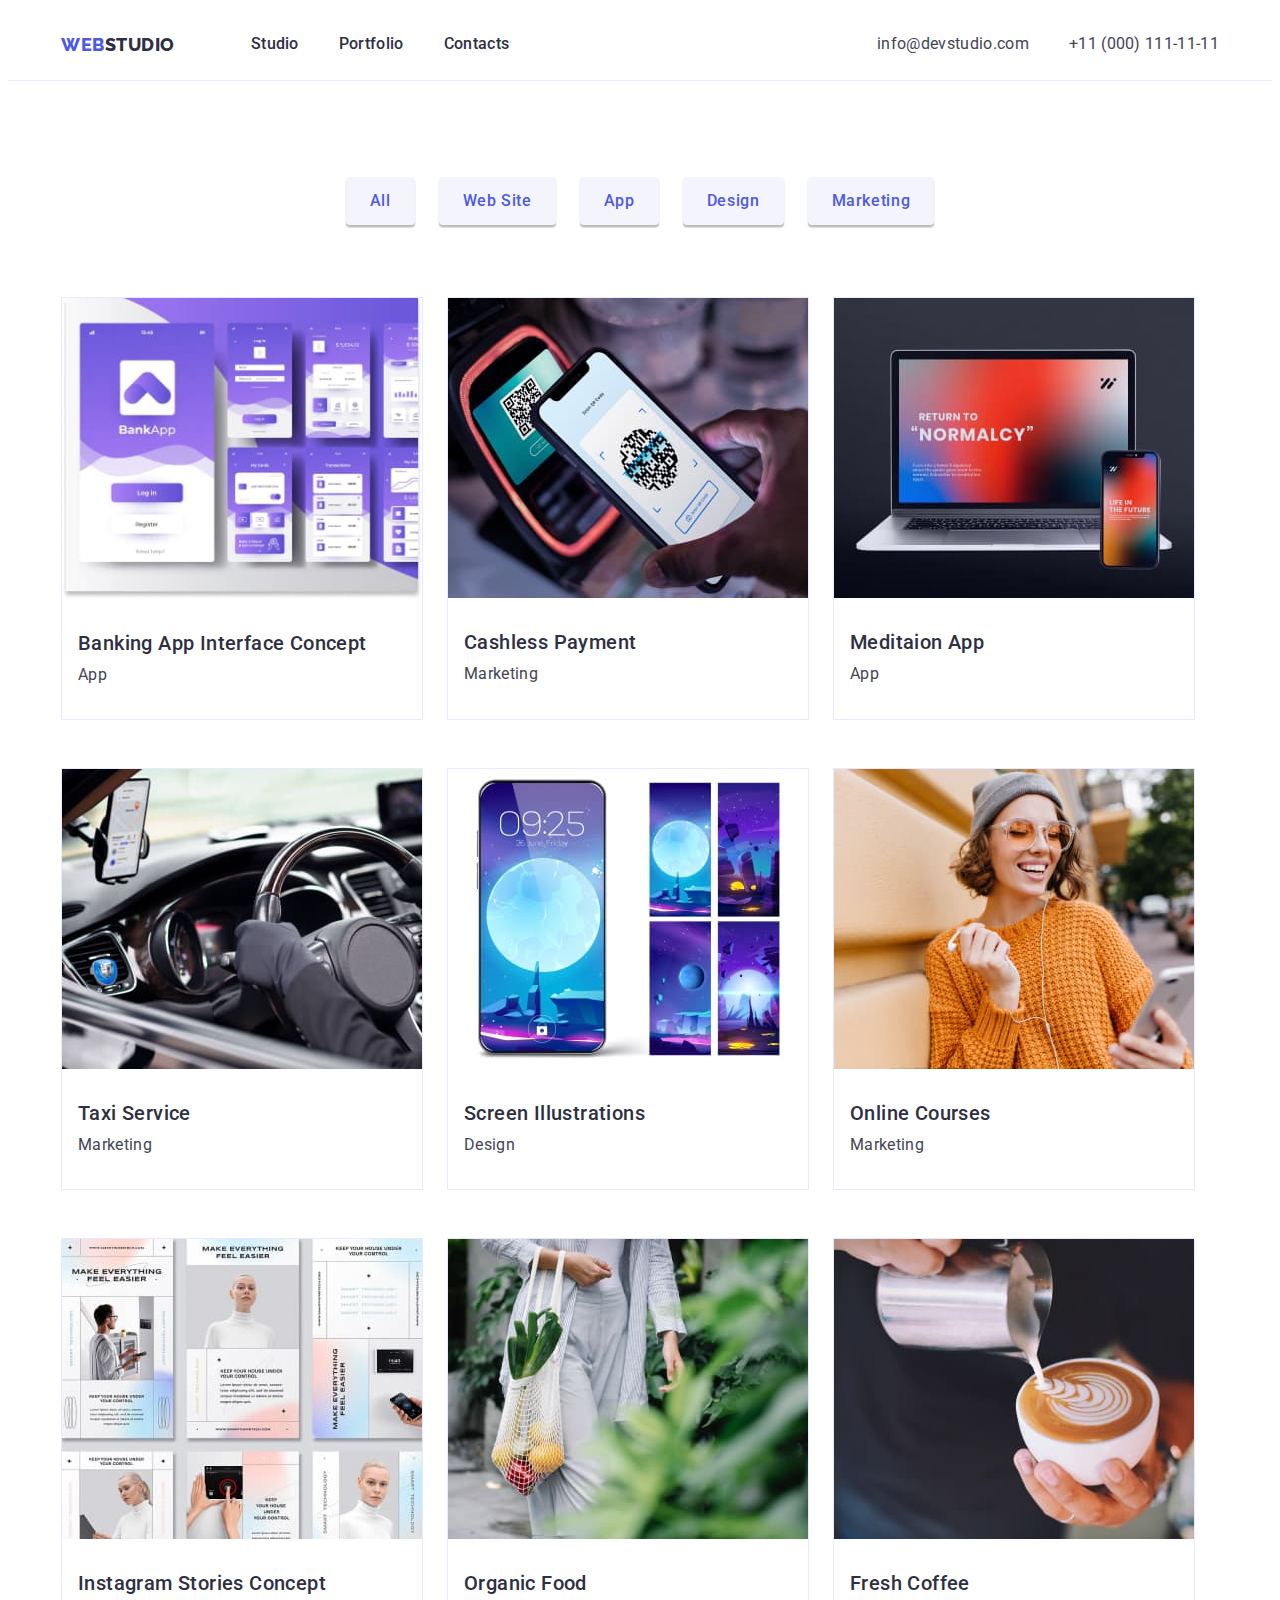
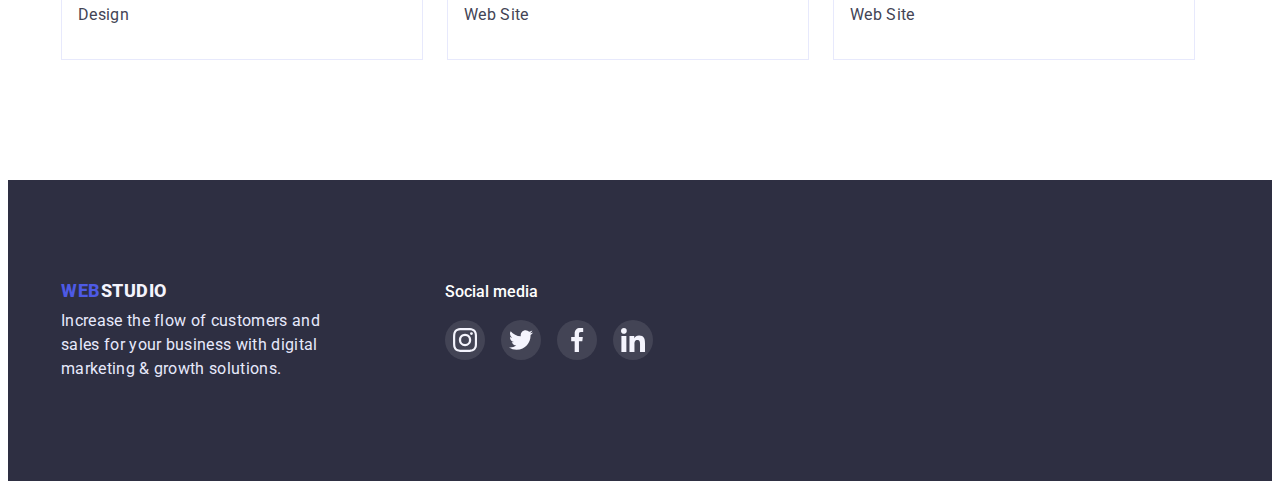
==== potfolio.html @ 5d5effd0 "Initial commit" ====
<!DOCTYPE html>
<html lang="en">
  <head>
    <meta charset="UTF-8" >
    <meta http-equiv="X-UA-Compatible" content="IE=edge" >
    <meta name="viewport" content="width=device-width, initial-scale=1.0" >    
    <title>Webstudio</title>
    <link rel="preconnect" href="https://fonts.googleapis.com">
<link rel="preconnect" href="https://fonts.gstatic.com" crossorigin>
<link href="https://fonts.googleapis.com/css2?family=Raleway:wght@800&family=Roboto:wght@400;500;700;900&display=swap" rel="stylesheet">
<link rel="stylesheet" href="https://cdnjs.cloudflare.com/ajax/libs/modern-normalize/1.1.0/modern-normalize.min.css" integrity="sha512-wpPYUAdjBVSE4KJnH1VR1HeZfpl1ub8YT/NKx4PuQ5NmX2tKuGu6U/JRp5y+Y8XG2tV+wKQpNHVUX03MfMFn9Q==" crossorigin="anonymous" referrerpolicy="no-referrer" />
<link rel="stylesheet" href="./css/styles.css" >
</head>
  <body>
    <!--Top Line-->
    <header class="heder">
      <div class="container heder-container">
      <nav class="heder-navigation">
        <!--Logo-->
        <a href="./index.html" class="heder-logo"><span class="logo">WEB</span>STUDIO</a>
        <!--Menu Nav-->
        <ul class="heder-list list">   
          <li class="heder-item"><a class="heder-link link" href="./index.html">Studio</a></li>
          <li class="heder-item"><a class="heder-link link" href="">Portfolio</a></li>
          <li class="heder-item"><a class="heder-link link" href="">Contacts</a></li>
        </ul>
      </nav>
      <!--Contacts-->
      <address>
        <div class="heder-box">
        <ul class="heder-list list">
          <li class="heder-item"><a class="heder-link  link  heder-email" href="mailto:info@devstudio.com">info@devstudio.com</a></li>         
          <li class="heder-item"><a class="heder-link  link  heder-tel" href="tel:+110001111111">+11 (000) 111-11-11</a></li>
        </ul>
      </div>
      </address>
    </div>
    </header>
    <main>
      <!-- Section 3-->
      <section class="wrap">
        <div class="container">   
            <h1 class="visually-hidden">Features</h1>            
          <ul class="filters-list list">      
            <li class="filters-item"><button class="filters-button" type="button">All</button></li>
            <li class="filters-item"><button class="filters-button" type="button">Web Site</button></li>
            <li class="filters-item"><button class="filters-button" type="button">App</button></li>
            <li class="filters-item"><button class="filters-button" type="button">Design</button></li>
            <li class="filters-item"><button class="filters-button" type="button">Marketing</button></li>
          </ul>          
        <ul class="flex-container list">          
          <li class="box-item"><a class="box-link" href="#" target="_self">
            <img src="./images/picture1.jpg" alt="foto 1" width="360" >
            <div class="item-subtitle">
            <h2 class="subtitle subtitle-link">Banking App Interface Concept</h2>
            <p class="text">App</p>
          </div>
        </a>
          </li>          
          <li class="box-item"><a class="box-link" href="#" target="_self">
            <img src="./images/picture1.2.jpg" alt="foto 1.2" width="360" >
            <div class="item-subtitle">
            <h2 class="subtitle subtitle-link">Cashless Payment</h2>
            <p class="text">Marketing</p>
            </div>
          </a>
          </li>
          <li class="box-item"><a class="box-link" href="#" target="_self">
            <img src="./images/picture1.3.jpg" alt="foto 1.3" width="360" >
            <div class="item-subtitle">
            <h2 class="subtitle subtitle-link">Meditaion App</h2>
            <p class="text">App</p>
            </div>
          </a>
          </li>
          <li class="box-item"><a class="box-link" href="#" target="_self">
            <img src="./images/picture2.jpg" alt="foto 2" width="360" >
            <div class="item-subtitle">
            <h2 class="subtitle subtitle-link">Taxi Service</h2>
            <p class="text">Marketing</p>
            </div>
          </a>
          </li>
          <li class="box-item"><a class="box-link" href="#" target="_self">
            <img src="./images/picture2.1.jpg" alt="foto 2.1" width="360" >
            <div class="item-subtitle">
            <h2 class="subtitle subtitle-link">Screen Illustrations</h2>
            <p class="text">Design</p>
            </div>
          </a>
          </li>      
          <li class="box-item"><a class="box-link" href="#" target="_self">
            <img src="./images/picture2.3.jpg" alt="foto 2.3" width="360" >
            <div class="item-subtitle">
            <h2 class="subtitle subtitle-link">Online Courses</h2>
            <p class="text">Marketing</p>
            </div>
          </a>
          </li>
          <li class="box-item"><a class="box-link" href="#" target="_self">
            <img src="./images/picture3.jpg" alt="foto 3" width="360" >
            <div class="item-subtitle">
            <h2 class="subtitle subtitle-link">Instagram Stories Concept</h2>
            <p class="text">Design</p>
            </div>
          </a>
          </li>
          <li class="box-item"><a class="box-link" href="#" target="_self">
            <img src="./images/picture3.2.jpg" alt="foto 3.2" width="360" >
            <div class="item-subtitle">
            <h2 class="subtitle subtitle-link">Organic Food</h2>
            <p class="text">Web Site</p>
            </div>
          </a>
          </li>
          <li class="box-item"><a class="box-link" href="#" target="_self">
            <img src="./images/picture3.3.jpg" alt="foto 3.3" width="360" >
            <div class="item-subtitle">
            <h2 class="subtitle subtitle-link">Fresh Coffee</h2>
            <p class="text">Web Site</p>
            </div>
          </a>
          </li> 
        </ul>
      </div> 
  </section> 
</main>
    <!-- Footer -->
    <footer class="footer">
      <div class="container">
        <div class="footer-flex">
          <div class="footer-box">
            <a href="./index.html" class="footer-logo"><span class="logo">WEB</span>STUDIO</a>
              <p class="footer-text">
        Increase the flow of customers and sales for your business with digital
        marketing & growth solutions.
            </p>        
          </div>
          <div>
            <p class="text-soc-list">Social media</p>
              <ul class="footer-soc-list list">
                <li class="footer-soc-item">
                  <a href class="footer-soc-link link">
                    <svg class="footer-soc-icon" width="24" height="24">
                      <use href="./images/icon.svg#icon-instagram"></use>
                    </svg>
                  </a>
                </li>
                <li class="footer-soc-item">
                  <a href class="footer-soc-link link">
                    <svg class="footer-soc-icon" width="24" height="24">
                      <use href="./images/icon.svg#icon-twitter"></use>
                    </svg>
                  </a>
                </li>
                <li class="footer-soc-item">
                  <a href class="footer-soc-link link">
                    <svg class="footer-soc-icon" width="24" height="24">
                      <use href="./images/icon.svg#icon-facebook"></use>
                    </svg>
                  </a>
                </li>
                <li class="footer-soc-item">
                  <a href class="footer-soc-link link">
                    <svg class="footer-soc-icon" width="24" height="24">
                      <use href="./images/icon.svg#icon-linkedin"></use>
                    </svg>
                  </a>
                </li>
              </ul>  
          </div>
        </div>  
      </div>
    </footer>
  </body>
</html>
---- css/styles.css ----
:root {
    --footer-background:  #2E2F42;
    --hero-background:  #2E2F42;
    --logo-color: #4D5AE5;
    --heder-logo-color: #2E2F42;
    --footer-logo-color: #F4F4FD;
    --body-background: #FFFFFF;    
    --heder-link-color: #2E2F42; 
    --heder-tel-link: #434455;
    --heder-link-accent-color: #4D5AE5;
    --hero-button: #FFFFFF;
    --hero-button-hover: #404BBF;
    --hero-button-background: #4D5AE5;
    --hero-title-color:#FFFFFF;
    --features-item-subtitle-background: #FFFFFF;
    --features-text: #2E2F42;
    --doing-title: #2E2F42;
    --team-background: #F4F4FD;
    --team-subtitle: #2E2F42;
    --team-text-color:  #434455;
    --team-title-color: #2E2F42;
    --footer-text-color: #E7E9FC;
    --subtitle-link: #2E2F42;
    --text: #434455;
    --filters-button-color: #4D5AE5;
    --filters-button-background: #F4F4FD;  
    --border: #8E8F99;
    --background-footer-soc-link: #31D0AA;
    --customers-accent: #404BBF;


}

    p,
    h1,
    h2,
    h3,
    h4,
    h5,
    h6 {
    margin: 0;
}

ul {
    margin: 0;
    padding-left: 0;
    list-style: none;
}
img {
    display: block;
}

.header


.link {
    text-decoration: none;
}

body {
    font-family: 'Roboto', sans-serif;
    color: #2E2F42;
    background: var(--body-background, #FFFFFF);
}
/* ------------------------------------------------------------HEDER----------------------------------------- */
.heder { 
    border-bottom: 1px solid #E7E9FC;
}

.container {
    width: 100%;
    max-width: 1158px;    
    margin: 0 auto; 
    padding-left: 15px;
    padding-right: 15px; 

}

.heder-navigation { 
    display:flex;
    align-items: center;
    margin-right: auto;
    gap: 76px;
}

.heder-container {
    display:flex;
    align-items: center;   
}

.logo {
    color: var(--logo-color);   
}

.heder-logo {
    font-family: 'Raleway',sans-serif;
    font-weight: 800;
    font-size: 18px;
    line-height: calc(21 / 18); 
    letter-spacing: 0.03em;
    text-transform: uppercase;
    text-decoration: none;
    color: var(--heder-logo-color); 
    display:flex; 

}



.heder-list {
    display:flex;
    margin-left: auto;
}

.heder-list .heder-item {
    margin-left: 40px;
}
.heder-list .heder-item:first-child {
    margin-left: 0;
    margin-right: 0;
}

.heder-item {

}

.heder-link {   
    letter-spacing: 0.02em;
    font-weight: 500;
    font-size: 16px;
    line-height: 1.5;
    color: var(--heder-link-color,#2E2F42);
    padding-top: 24px;
    padding-bottom: 24px;
    display: block;   

}

.heder-link:hover,
.heder-link:focus {
    color:var(--heder-link-accent-color);
}



.heder-tel {
    font-family: 'Roboto',sans-serif;
    font-style: normal;
    font-weight: 400;
    font-size: 16px;
    line-height: calc(24 / 16);
    letter-spacing: 0.02em;
    color: var(--heder-tel-link);   
}

.heder-email {    
    font-style: normal;
    font-weight: 400;
    font-size: 16px;
    line-height: calc(24 / 16);
    letter-spacing: 0.02em;
    color: var(--heder-tel-link);   
}

/* ----------------------------------------------------------------HERO IMAGE------------------------------------------ */

.hero {

    max-width: 1440px;
    background-image: linear-gradient(rgba(46, 47, 66, 0.7),rgba(46, 47, 66, 0.7)),
    url(../images/people-office\ 1.jpg);
    background-repeat: no-repeat;
    background-position: center;
    background-size: cover;
    text-align: center;   
    padding-top: 188px;
    padding-bottom: 188px;
    margin-left: auto;
    margin-right: auto;
}

.hero-title {    
    font-weight: 700;
    font-size: 56px;
    line-height: 1.07;
    letter-spacing: 0.02em;
    color: var(--hero-title-color, #FFFFFF);

    display: flex;
}

.hero-title-box {
    margin-bottom: 48px;
    max-width: 496px;

    text-align: center;
    margin: 0 auto;
    margin-bottom: 72px;

}

.hero-text {
    padding-top: 16px;
    padding-right: 32px;
    padding-bottom: 16px;
    padding-left: 32px;  
    
    text-shadow: 0px 4px 4px rgba(0, 0, 0, 0.25);
}

.hero-button {
    font-family: 'Roboto';
    font-style: normal;
    color: var(--hero-button, #FFFFFF);
    letter-spacing: 0.04em;
    font-weight: 500;
    font-size: 16px;
    line-height: 1.5;
    font-family: inherit;
    cursor: pointer;
    background: var(--hero-button-background, #4D5AE5);  
    
    text-align: center;  
    width: 169px;     
    height: 56px;
    display: block;
    margin: 0 auto;
    box-shadow: 0px 4px 4px rgba(0, 0, 0, 0.15);
    border-radius: 4px;
    border: none;
}  

.hero-button:hover,
.hero-button:focus {
    color: var(--hero-button, #FFFFFF);
    background: var(--hero-button-hover, #404BBF);
}
/* ----------------------------------------------------------------SECTION 2--------------------------------------------- */


.features-list {
    display: flex;
    gap: 24px;
}

.features-container{
    display: flex;
    flex-wrap: wrap;
    
}
.features{    
    padding-top: 120px;
    padding-bottom: 120px; 
}

.features-item {
    background: var(--features-item-subtitle-background, #FFFFFF);
    width: 264px;
}

.features-box{
    height: 112px;

    display: flex;
    justify-content: center;
    align-items: center;
    background: var(--team-background);
    border-radius: 4px;
}

.features-subtitle {
    font-weight: 500;
    font-size: 20px;
    line-height: 1.2;
    letter-spacing: 0.02em;
    background: var(--features-item-subtitle-background, #FFFFFF);
    margin-top: 8px;
}

.features-text {        
    font-size: 16px;
    line-height: 1.5;
    letter-spacing: 0.02em;
    color: var(--features-text);   

    margin-top: 8px;
}


/* ----------------------------------------------------------------------DOING--------------------------------------------- */


.doing {
    padding-bottom: 120px;
}



.doing-title {
    font-family: 'Roboto', sans-serif;
    font-weight: 700;
    font-size: 36px;
    line-height: 1.11; 
    letter-spacing: 0.02em;        
    color: var(--doing-title);

    margin-bottom: 72px;
    text-align: center;
}

.doing-list {
    display: flex;
    gap: 24px;
}



.doing-list:nth-last-child(3) {
    padding-left: 0;
}


.doing-list:nth-last-child(4) {
    padding-left: 0;
}

/* --------------------------------------------------------------------TEAM------------------------------------------------- */
.team{
    background: var(--team-background,  #F4F4FD);    
    padding-top: 120px;
    padding-bottom: 120px;
}

.team-title {    
    font-weight: 700;
    font-size: 36px;
    line-height: 1.11;
    letter-spacing: 0.02em; 
    color:var(--team-title-color);

    
    margin-bottom: 72px;
    text-align: center;

}

.item-wrap{
    text-align: center;
    padding: 32px 16px 32px 16px;

}


.team-list {
    display: flex;
    gap: 24px;
}

.team-item{
    background:var(--hero-button);
    box-shadow: 0px 1px 6px rgba(46, 47, 66, 0.08), 0px 1px 1px rgba(46, 47, 66, 0.16), 0px 2px 1px rgba(46, 47, 66, 0.08);
    border-radius: 0px 0px 4px 4px;
    width: 264px;
}


.team-subtitle {
    font-weight: 500;
    font-size: 20px;
    line-height: 1.2;
    letter-spacing: 0.02em;
    color: var(--team-subtitle);

    margin-bottom: 8px;
}

.team-text {        
    font-size: 16px;
    line-height:  calc(24 / 16);
    letter-spacing: 0.02em;
    color: var(--team-text-color);
    margin-bottom: 8px;
}

/*-------------ICON-----------------*/


.team-soc-list {
    display: flex;
    justify-content: center;
    gap: 24px;
}

.team-soc-item {
    width: calc((100%-150px)/6);
    height: 40px;

}
.team-soc-link {
    width: 100%;
    height: 100%;

    border-radius: 50%;

    background-color: var(--filters-button-color);
    display: flex;
    justify-content: center;
    align-items: center;
}

.team-soc-icon{
    color: var(--hero-title-color);
}
.team-soc-link:is(:hover, :focus) {
    background: var(--customers-accent);
}
/*-------------CUSTOMERS-----------------*/


.customers {
    padding-top: 120px;
    padding-bottom: 120px;
}

.section-title {
    font-weight: 700;
    font-size: 36px;
    line-height: 1.1;
    letter-spacing: 0.02em;
    text-align: center;
    color: var(--hero-background);

    margin-bottom: 72px;

}
.customers-list {
    display: flex;
    gap: 24px;
}

.customers-item {
    width: 168px;
    height: 88px;



}
.customers-link {
    width: 100%;
    height: 100%;

    display: flex;
    align-items: center;
    justify-content: center;
    border: 1px solid var(--border);
    border-radius: 4px;
}

.logo-customers {
    fill:  var(--border);
}

.customers-link:is(:hover, :focus) {
    border-color:  var(--customers-accent);
}

.customers-link:is(:hover, :focus) .logo-customers{
    fill: var(--customers-accent);
}



/* --------------------------------------------------------------------FOOTER--------------------------------------------------- */
.footer { 
    background: var(--footer-background, #2E2F42);
    padding-top: 100px;
    padding-bottom: 100px;
    display: flex;
}

.footer-logo {
    margin-bottom: 16px;

    font-weight: 800;
    font-size: 18px;
    line-height: calc(21/ 18);    
    letter-spacing: 0.03em;
    text-decoration: none;
    text-transform: uppercase;
    color: var(--footer-logo-color, #F4F4FD);
}

.footer-box {
    width: 264px;

}

.footer-text {  
    margin-top: 8px;
    
    font-size: 16px;
    line-height: 1.5;
    letter-spacing: 0.02em;
    color: var(--footer-text-color);
}

.visually-hidden {
    position: absolute;
    width: 1px;
    height: 1px;
    margin: -1px;
    border: 0;
    padding: 0;
    white-space: nowrap;
    clip-path: inset(100%);
    clip: rect(0 0 0 0);
    overflow: hidden;
}

.footer-flex {
    display: flex;
    align-items: baseline;
    gap: 120px;
}

.text-soc-list{
    margin-bottom: 16px;
    font-weight: 500;
    font-size: 16px;
    line-height: 1.5;
    letter-spacing: 0.02;
    color: var(--body-background);
}

.footer-soc-list {
    display: flex;
    justify-content: center;
    gap: 16px;
}

.footer-soc-link {
    width: 100%;
    height: 100%;

    border-radius: 50%;
    display: flex;
    justify-content: center;
    align-items: center;
    background: rgba(255, 255, 255, 0.1);
}

.footer-soc-item {
    width: 40px;
    height: 40px;
}

.footer-soc-link:is(:hover, :focus) {
    background: var(--background-footer-soc-link);
}

/* -----------------------------------PORTFOLIO -----------------------------------------------------*/


.subtitle-link{
    text-decoration-line: none; 
    color: var(--subtitle-link);
}
.subtitle {
    font-weight: 500;
    font-size: 20px;
    line-height: 1.2;     
    letter-spacing: 0.02em;     
    color: var(--subtitle-link);

    margin-bottom: 8px;
}

.text {    
    font-size: 16px;
    line-height: 1.5;        
    letter-spacing: 0.02em;
    text-decoration: none;   
    color: var(--text);
}


a {
    text-decoration: none;
}
/*------------------------------SECTION-----------------------------------------*/

.filters-list.list {     
    padding: 0px;
    gap: 24px;
    display: flex;  
    justify-content: center; 


    padding-bottom: 72px;

}

.filters-list.list:nth-child(5) {
    margin-right: 0;
}

.filters-button {
    font-family: inherit;
    font-weight: 500;
    font-size: 16px;
    line-height:  calc(24 / 16);
    letter-spacing: 0.04em;
    text-decoration: none;
    color: var(--filters-button-color);
    background:var(--filters-button-background);
    cursor: pointer;

    padding: 12px 24px;
    box-shadow: 0px 3px 1px rgba(0, 0, 0, 0.1), 0px 2px 1px rgba(0, 0, 0, 0.08), 0px 2px 2px rgba(0, 0, 0, 0.12);
    border-radius: 4px;
    border: none;
}

.filters-button:hover,
.filters-button:focus {
    color: var(--hero-title-color);
    background: var(--hero-button-hover);
}

/*----------------------------FLEX-CONTAINER-------------------------------------------*/


.flex-container{   

    display: flex;
    flex-wrap: wrap;
    row-gap: 48px;
    column-gap: 24px;
}

.box{
    padding-top: 64px;
    padding-bottom: 96px;
}

.wrap{
    padding-top: 96px;
    padding-bottom: 120px;
}

.item-subtitle{
    padding: 0px 16px;
    padding-top: 32px;
    padding-bottom: 32px;

    border-top: none;
}

.box-item{   
    width: 360px; 
    background: var(--hero-title-color);
    border: 1px solid var(--footer-text-color);
}
.box-link{
    display: block;
}
.box-link:hover,
.box-link:focus {
    box-shadow: 0px 1px 6px rgba(46, 47, 66, 0.08), 0px 1px 1px rgba(46, 47, 66, 0.16), 0px 2px 1px rgba(46, 47, 66, 0.08);
}

.box-item:nth-child(3n) {
    margin-right: 0;
}

.box-item:nth-last-child(-n+3) {
    margin-bottom: 0;
}
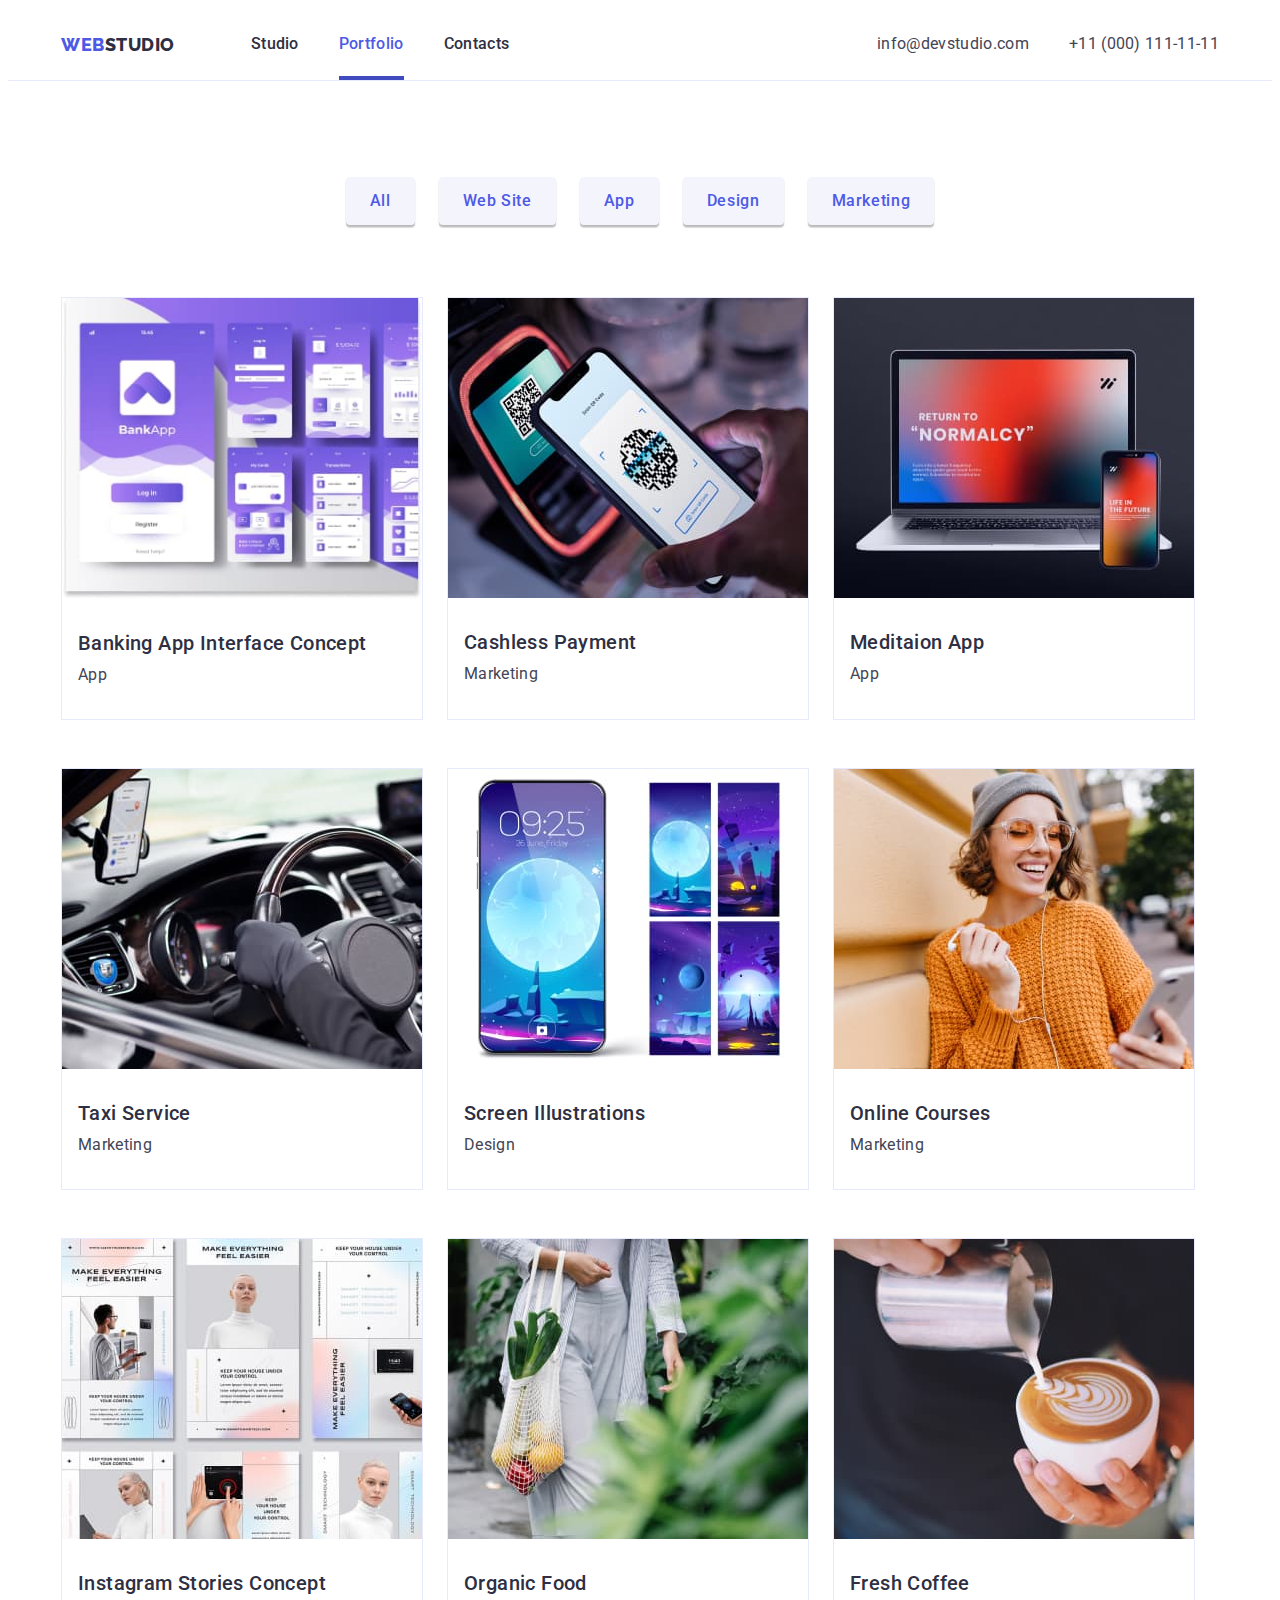
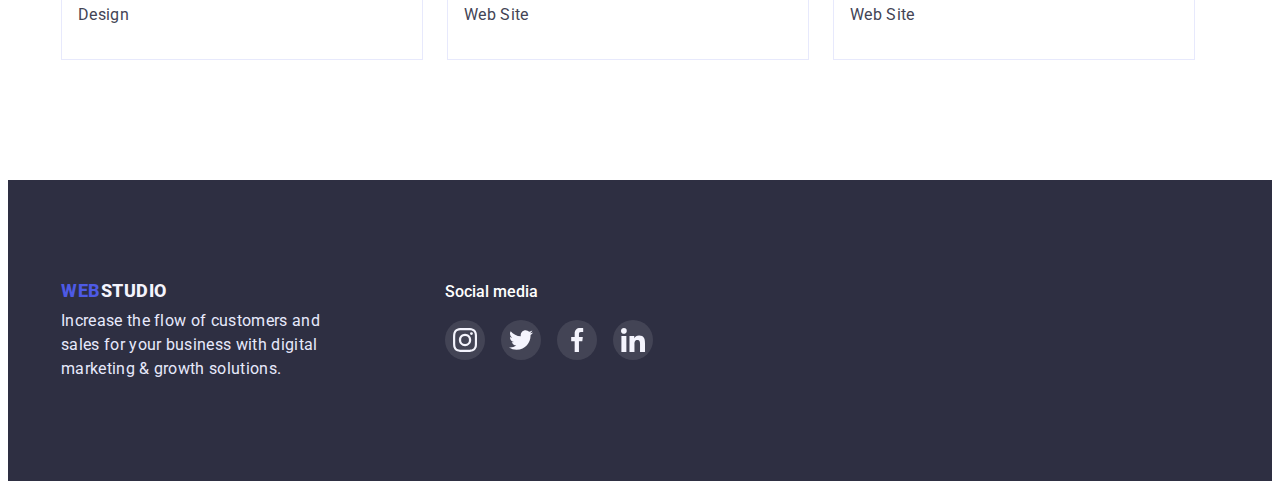
==== commit 534b9589: "commit 4" ====
--- a/potfolio.html
+++ b/potfolio.html
@@ -21,8 +21,8 @@
         <!--Menu Nav-->
         <ul class="heder-list list">   
           <li class="heder-item"><a class="heder-link link" href="./index.html">Studio</a></li>
-          <li class="heder-item"><a class="heder-link link" href="">Portfolio</a></li>
-          <li class="heder-item"><a class="heder-link link" href="">Contacts</a></li>
+          <li class="heder-item"><a class="heder-link link current" href="./potfolio.html">Portfolio</a></li>
+          <li class="heder-item"><a class="heder-link link" href="./potfolio.html">Contacts</a></li>
         </ul>
       </nav>
       <!--Contacts-->
@@ -50,7 +50,10 @@
           </ul>          
         <ul class="flex-container list">          
           <li class="box-item"><a class="box-link" href="#" target="_self">
-            <img src="./images/picture1.jpg" alt="foto 1" width="360" >
+            <div class="portfolio-cover-wrap">
+              <img src="./images/picture1.jpg" alt="foto 1" width="360" >
+              <p class="box-item-text"> 14 Stylish and User-Friendly App Design Concepts · Task Manager App · Calorie Tracker App · Exotic Fruit Ecommerce App · Cloud Storage App</p>
+            </div>          
             <div class="item-subtitle">
             <h2 class="subtitle subtitle-link">Banking App Interface Concept</h2>
             <p class="text">App</p>
@@ -58,7 +61,10 @@
         </a>
           </li>          
           <li class="box-item"><a class="box-link" href="#" target="_self">
+            <div class="portfolio-cover-wrap">
             <img src="./images/picture1.2.jpg" alt="foto 1.2" width="360" >
+            <p class="box-item-text"> 14 Stylish and User-Friendly App Design Concepts · Task Manager App · Calorie Tracker App · Exotic Fruit Ecommerce App · Cloud Storage App</p>
+            </div>
             <div class="item-subtitle">
             <h2 class="subtitle subtitle-link">Cashless Payment</h2>
             <p class="text">Marketing</p>
@@ -66,7 +72,10 @@
           </a>
           </li>
           <li class="box-item"><a class="box-link" href="#" target="_self">
+            <div class="portfolio-cover-wrap">
             <img src="./images/picture1.3.jpg" alt="foto 1.3" width="360" >
+            <p class="box-item-text"> 14 Stylish and User-Friendly App Design Concepts · Task Manager App · Calorie Tracker App · Exotic Fruit Ecommerce App · Cloud Storage App</p>
+            </div>
             <div class="item-subtitle">
             <h2 class="subtitle subtitle-link">Meditaion App</h2>
             <p class="text">App</p>
@@ -74,7 +83,10 @@
           </a>
           </li>
           <li class="box-item"><a class="box-link" href="#" target="_self">
+            <div class="portfolio-cover-wrap">
             <img src="./images/picture2.jpg" alt="foto 2" width="360" >
+            <p class="box-item-text"> 14 Stylish and User-Friendly App Design Concepts · Task Manager App · Calorie Tracker App · Exotic Fruit Ecommerce App · Cloud Storage App</p>
+            </div>
             <div class="item-subtitle">
             <h2 class="subtitle subtitle-link">Taxi Service</h2>
             <p class="text">Marketing</p>
@@ -82,7 +94,10 @@
           </a>
           </li>
           <li class="box-item"><a class="box-link" href="#" target="_self">
+            <div class="portfolio-cover-wrap">
             <img src="./images/picture2.1.jpg" alt="foto 2.1" width="360" >
+            <p class="box-item-text"> 14 Stylish and User-Friendly App Design Concepts · Task Manager App · Calorie Tracker App · Exotic Fruit Ecommerce App · Cloud Storage App</p>
+            </div>
             <div class="item-subtitle">
             <h2 class="subtitle subtitle-link">Screen Illustrations</h2>
             <p class="text">Design</p>
@@ -90,7 +105,10 @@
           </a>
           </li>      
           <li class="box-item"><a class="box-link" href="#" target="_self">
+            <div class="portfolio-cover-wrap">
             <img src="./images/picture2.3.jpg" alt="foto 2.3" width="360" >
+            <p class="box-item-text"> 14 Stylish and User-Friendly App Design Concepts · Task Manager App · Calorie Tracker App · Exotic Fruit Ecommerce App · Cloud Storage App</p>
+            </div>
             <div class="item-subtitle">
             <h2 class="subtitle subtitle-link">Online Courses</h2>
             <p class="text">Marketing</p>
@@ -98,7 +116,10 @@
           </a>
           </li>
           <li class="box-item"><a class="box-link" href="#" target="_self">
+            <div class="portfolio-cover-wrap">
             <img src="./images/picture3.jpg" alt="foto 3" width="360" >
+            <p class="box-item-text"> 14 Stylish and User-Friendly App Design Concepts · Task Manager App · Calorie Tracker App · Exotic Fruit Ecommerce App · Cloud Storage App</p>
+            </div>
             <div class="item-subtitle">
             <h2 class="subtitle subtitle-link">Instagram Stories Concept</h2>
             <p class="text">Design</p>
@@ -106,7 +127,10 @@
           </a>
           </li>
           <li class="box-item"><a class="box-link" href="#" target="_self">
+            <div class="portfolio-cover-wrap">
             <img src="./images/picture3.2.jpg" alt="foto 3.2" width="360" >
+            <p class="box-item-text"> 14 Stylish and User-Friendly App Design Concepts · Task Manager App · Calorie Tracker App · Exotic Fruit Ecommerce App · Cloud Storage App</p>
+            </div>
             <div class="item-subtitle">
             <h2 class="subtitle subtitle-link">Organic Food</h2>
             <p class="text">Web Site</p>
@@ -114,7 +138,10 @@
           </a>
           </li>
           <li class="box-item"><a class="box-link" href="#" target="_self">
+            <div class="portfolio-cover-wrap">
             <img src="./images/picture3.3.jpg" alt="foto 3.3" width="360" >
+            <p class="box-item-text"> 14 Stylish and User-Friendly App Design Concepts · Task Manager App · Calorie Tracker App · Exotic Fruit Ecommerce App · Cloud Storage App</p>
+            </div>
             <div class="item-subtitle">
             <h2 class="subtitle subtitle-link">Fresh Coffee</h2>
             <p class="text">Web Site</p>
--- a/css/styles.css
+++ b/css/styles.css
@@ -1,4 +1,4 @@
-:root {
+/*root {
     --footer-background:  #2E2F42;
     --hero-background:  #2E2F42;
     --logo-color: #4D5AE5;
@@ -27,9 +27,23 @@
     --border: #8E8F99;
     --background-footer-soc-link: #31D0AA;
     --customers-accent: #404BBF;
-
-
-}
+    --modal-background: #FCFCFC;
+}*/
+
+:root {
+    --navy-blue:  #2E2F42;
+    --iris: #4D5AE5;
+    --white:#FFFFFF;  
+    --slate: #434455;
+    --ocean: #404BBF;
+    --cloud: #F4F4FD;
+    --text-color: #E7E9FC;
+    --border: #8E8F99;
+    --background-footer-soc-link: #31D0AA;
+    --modal-background: #FCFCFC;
+}
+
+
 
     p,
     h1,
@@ -41,6 +55,8 @@
     margin: 0;
 }
 
+
+
 ul {
     margin: 0;
     padding-left: 0;
@@ -50,8 +66,6 @@
     display: block;
 }
 
-.header
-
 
 .link {
     text-decoration: none;
@@ -59,8 +73,8 @@
 
 body {
     font-family: 'Roboto', sans-serif;
-    color: #2E2F42;
-    background: var(--body-background, #FFFFFF);
+    color: var(--navy-blue);
+    background: var(--white, #FFFFFF);
 }
 /* ------------------------------------------------------------HEDER----------------------------------------- */
 .heder { 
@@ -83,13 +97,14 @@
     gap: 76px;
 }
 
+
 .heder-container {
     display:flex;
     align-items: center;   
 }
 
 .logo {
-    color: var(--logo-color);   
+    color: var(--iris);   
 }
 
 .heder-logo {
@@ -100,7 +115,7 @@
     letter-spacing: 0.03em;
     text-transform: uppercase;
     text-decoration: none;
-    color: var(--heder-logo-color); 
+    color: var(--navy-blue); 
     display:flex; 
 
 }
@@ -119,9 +134,19 @@
     margin-left: 0;
     margin-right: 0;
 }
-
 .heder-item {
-
+}
+
+.heder-link.current:after{
+    content: " ";
+    position: absolute;
+    left: 0;
+    bottom: 0;
+
+
+    width: 100%;
+    height: 4px;
+    background-color: var(--ocean);
 }
 
 .heder-link {   
@@ -129,18 +154,18 @@
     font-weight: 500;
     font-size: 16px;
     line-height: 1.5;
-    color: var(--heder-link-color,#2E2F42);
+    color: var(--navy-blue,#2E2F42);
     padding-top: 24px;
     padding-bottom: 24px;
-    display: block;   
-
-}
-
+    display: block;  
+    transition: transform 250ms cubic-bezier(0.4, 0, 0.2, 1) linear; 
+    position: relative;
+}
 .heder-link:hover,
-.heder-link:focus {
-    color:var(--heder-link-accent-color);
-}
-
+.heder-link:focus,
+.heder-link.current{
+    color:var(--iris);
+}
 
 
 .heder-tel {
@@ -150,7 +175,7 @@
     font-size: 16px;
     line-height: calc(24 / 16);
     letter-spacing: 0.02em;
-    color: var(--heder-tel-link);   
+    color: var(--slate);   
 }
 
 .heder-email {    
@@ -159,7 +184,7 @@
     font-size: 16px;
     line-height: calc(24 / 16);
     letter-spacing: 0.02em;
-    color: var(--heder-tel-link);   
+    color: var(--slate);   
 }
 
 /* ----------------------------------------------------------------HERO IMAGE------------------------------------------ */
@@ -184,7 +209,7 @@
     font-size: 56px;
     line-height: 1.07;
     letter-spacing: 0.02em;
-    color: var(--hero-title-color, #FFFFFF);
+    color: var(--white, #FFFFFF);
 
     display: flex;
 }
@@ -211,14 +236,14 @@
 .hero-button {
     font-family: 'Roboto';
     font-style: normal;
-    color: var(--hero-button, #FFFFFF);
+    color: var(--white, #FFFFFF);
     letter-spacing: 0.04em;
     font-weight: 500;
     font-size: 16px;
     line-height: 1.5;
     font-family: inherit;
     cursor: pointer;
-    background: var(--hero-button-background, #4D5AE5);  
+    background: var(--iris, #4D5AE5);  
     
     text-align: center;  
     width: 169px;     
@@ -228,12 +253,13 @@
     box-shadow: 0px 4px 4px rgba(0, 0, 0, 0.15);
     border-radius: 4px;
     border: none;
+    transition: transform 250ms cubic-bezier(0.4, 0, 0.2, 1) linear;
 }  
 
 .hero-button:hover,
 .hero-button:focus {
-    color: var(--hero-button, #FFFFFF);
-    background: var(--hero-button-hover, #404BBF);
+    color: var(--white, #FFFFFF);
+    background: var(--ocean, #404BBF);
 }
 /* ----------------------------------------------------------------SECTION 2--------------------------------------------- */
 
@@ -254,7 +280,7 @@
 }
 
 .features-item {
-    background: var(--features-item-subtitle-background, #FFFFFF);
+    background: var(--white, #FFFFFF);
     width: 264px;
 }
 
@@ -264,7 +290,7 @@
     display: flex;
     justify-content: center;
     align-items: center;
-    background: var(--team-background);
+    background: var(--cloud);
     border-radius: 4px;
 }
 
@@ -273,7 +299,7 @@
     font-size: 20px;
     line-height: 1.2;
     letter-spacing: 0.02em;
-    background: var(--features-item-subtitle-background, #FFFFFF);
+    background: var(--white, #FFFFFF);
     margin-top: 8px;
 }
 
@@ -281,7 +307,7 @@
     font-size: 16px;
     line-height: 1.5;
     letter-spacing: 0.02em;
-    color: var(--features-text);   
+    color: var(--navy-blue);   
 
     margin-top: 8px;
 }
@@ -302,7 +328,7 @@
     font-size: 36px;
     line-height: 1.11; 
     letter-spacing: 0.02em;        
-    color: var(--doing-title);
+    color: var(--navy-blue);
 
     margin-bottom: 72px;
     text-align: center;
@@ -326,7 +352,7 @@
 
 /* --------------------------------------------------------------------TEAM------------------------------------------------- */
 .team{
-    background: var(--team-background,  #F4F4FD);    
+    background: var(--cloud, #F4F4FD);    
     padding-top: 120px;
     padding-bottom: 120px;
 }
@@ -336,7 +362,7 @@
     font-size: 36px;
     line-height: 1.11;
     letter-spacing: 0.02em; 
-    color:var(--team-title-color);
+    color:var(--navy-blue,  #2E2F42);
 
     
     margin-bottom: 72px;
@@ -357,7 +383,7 @@
 }
 
 .team-item{
-    background:var(--hero-button);
+    background:var(--white);
     box-shadow: 0px 1px 6px rgba(46, 47, 66, 0.08), 0px 1px 1px rgba(46, 47, 66, 0.16), 0px 2px 1px rgba(46, 47, 66, 0.08);
     border-radius: 0px 0px 4px 4px;
     width: 264px;
@@ -369,7 +395,7 @@
     font-size: 20px;
     line-height: 1.2;
     letter-spacing: 0.02em;
-    color: var(--team-subtitle);
+    color: var(--navy-blue);
 
     margin-bottom: 8px;
 }
@@ -378,7 +404,7 @@
     font-size: 16px;
     line-height:  calc(24 / 16);
     letter-spacing: 0.02em;
-    color: var(--team-text-color);
+    color: var(--slate, #434455);
     margin-bottom: 8px;
 }
 
@@ -402,17 +428,18 @@
 
     border-radius: 50%;
 
-    background-color: var(--filters-button-color);
+    background-color: var(--iris);
     display: flex;
     justify-content: center;
     align-items: center;
+    transition: transform 250ms cubic-bezier(0.4, 0, 0.2, 1) linear;
 }
 
 .team-soc-icon{
-    color: var(--hero-title-color);
+    color: var(--white, #FFFFFF);
 }
 .team-soc-link:is(:hover, :focus) {
-    background: var(--customers-accent);
+    background: var(--ocean);
 }
 /*-------------CUSTOMERS-----------------*/
 
@@ -428,7 +455,7 @@
     line-height: 1.1;
     letter-spacing: 0.02em;
     text-align: center;
-    color: var(--hero-background);
+    color: var(--navy-blue,  #2E2F42);
 
     margin-bottom: 72px;
 
@@ -454,25 +481,27 @@
     justify-content: center;
     border: 1px solid var(--border);
     border-radius: 4px;
+    transition: transform 250ms cubic-bezier(0.4, 0, 0.2, 1) linear;
 }
 
 .logo-customers {
     fill:  var(--border);
+    transition: transform 250ms cubic-bezier(0.4, 0, 0.2, 1) linear;
 }
 
 .customers-link:is(:hover, :focus) {
-    border-color:  var(--customers-accent);
+    border-color:  var(--ocean);
 }
 
 .customers-link:is(:hover, :focus) .logo-customers{
-    fill: var(--customers-accent);
+    fill: var(--ocean);
 }
 
 
 
 /* --------------------------------------------------------------------FOOTER--------------------------------------------------- */
 .footer { 
-    background: var(--footer-background, #2E2F42);
+    background: var(--navy-blue, #2E2F42);
     padding-top: 100px;
     padding-bottom: 100px;
     display: flex;
@@ -487,7 +516,7 @@
     letter-spacing: 0.03em;
     text-decoration: none;
     text-transform: uppercase;
-    color: var(--footer-logo-color, #F4F4FD);
+    color: var(--cloud, #F4F4FD);
 }
 
 .footer-box {
@@ -501,7 +530,7 @@
     font-size: 16px;
     line-height: 1.5;
     letter-spacing: 0.02em;
-    color: var(--footer-text-color);
+    color: var(--text-color);
 }
 
 .visually-hidden {
@@ -529,7 +558,7 @@
     font-size: 16px;
     line-height: 1.5;
     letter-spacing: 0.02;
-    color: var(--body-background);
+    color: var(--white);
 }
 
 .footer-soc-list {
@@ -547,6 +576,7 @@
     justify-content: center;
     align-items: center;
     background: rgba(255, 255, 255, 0.1);
+    transition: transform 250ms cubic-bezier(0.4, 0, 0.2, 1) linear;
 }
 
 .footer-soc-item {
@@ -563,14 +593,14 @@
 
 .subtitle-link{
     text-decoration-line: none; 
-    color: var(--subtitle-link);
+    color: var(--navy-blue);
 }
 .subtitle {
     font-weight: 500;
     font-size: 20px;
     line-height: 1.2;     
     letter-spacing: 0.02em;     
-    color: var(--subtitle-link);
+    color: var(--navy-blue);
 
     margin-bottom: 8px;
 }
@@ -580,7 +610,7 @@
     line-height: 1.5;        
     letter-spacing: 0.02em;
     text-decoration: none;   
-    color: var(--text);
+    color: var(--slate);
 }
 
 
@@ -596,7 +626,7 @@
     justify-content: center; 
 
 
-    padding-bottom: 72px;
+    margin-bottom: 72px;
 
 }
 
@@ -611,20 +641,21 @@
     line-height:  calc(24 / 16);
     letter-spacing: 0.04em;
     text-decoration: none;
-    color: var(--filters-button-color);
-    background:var(--filters-button-background);
+    color: var(--iris);
+    background:var(--cloud);
     cursor: pointer;
 
     padding: 12px 24px;
     box-shadow: 0px 3px 1px rgba(0, 0, 0, 0.1), 0px 2px 1px rgba(0, 0, 0, 0.08), 0px 2px 2px rgba(0, 0, 0, 0.12);
     border-radius: 4px;
     border: none;
+    transition: transform 250ms cubic-bezier(0.4, 0, 0.2, 1) linear;
 }
 
 .filters-button:hover,
 .filters-button:focus {
-    color: var(--hero-title-color);
-    background: var(--hero-button-hover);
+    color: var(--white);
+    background: var(--ocean);
 }
 
 /*----------------------------FLEX-CONTAINER-------------------------------------------*/
@@ -658,9 +689,37 @@
 
 .box-item{   
     width: 360px; 
-    background: var(--hero-title-color);
-    border: 1px solid var(--footer-text-color);
-}
+    background: var(--white);
+    border: 1px solid var(--text-color);
+}
+
+.portfolio-cover-wrap{
+    position: relative;
+    overflow: hidden;
+}
+.box-item-text{
+    position: absolute;
+    top: 0;
+    padding-top: 40px;
+    padding-left: 32px;
+    padding-right: 32px;
+    line-height: 1.5;
+    font-size: 16px;
+    font-weight: 400;
+    letter-spacing: 0.02em;
+    color:  var(--cloud);
+    background-color: var(--iris);
+    height: 100%;
+    transform: translateY(100%);
+    transition: transform 250ms linear;
+    transition: transform 250ms cubic-bezier(0.4, 0, 0.2, 1) linear;
+}
+.box-item:hover .box-item-text{
+    transform: translateY(0); 
+}
+
+
+
 .box-link{
     display: block;
 }
@@ -675,4 +734,55 @@
 
 .box-item:nth-last-child(-n+3) {
     margin-bottom: 0;
+}
+.backdrop{
+    position: fixed;
+    top: 0;
+    width: 100%;
+    height: 100%;
+    background: rgba(46, 47, 66, 0.4);
+    transition: opacity 250ms cubic-bezier(0.4, 0, 0.2, 1) linear, visibility 250ms cubic-bezier(0.4, 0, 0.2, 1) linear;
+}
+
+.modal{
+    position: absolute;
+    top: 50%;
+    left: 50%;
+    transform: translate(-50%, -50%) scale(1);
+    transition: transform 250ms cubic-bezier(0.4, 0, 0.2, 1) linear;
+    width: 408px;
+    min-height: 576px;
+    background: var(--modal-background);
+    box-shadow: 0px 1px 1px rgba(0, 0, 0, 0.14), 0px 1px 3px rgba(0, 0, 0, 0.12), 0px 2px 1px rgba(0, 0, 0, 0.2);
+    border-radius: 4px;
+    padding: 24px;
+}
+
+.backdrop.is-hidden .modal{
+    transform: translate(-50%, -50%) scale(0);
+}
+
+.modal-close{
+    width: 24px;
+    height: 24px;
+    background: var(--text-color);
+    border: 1px solid rgba(0, 0, 0, 0.1);
+    border-radius: 50%;
+    display: flex;
+    align-items: center;
+    justify-content: center;
+    margin-left: auto;
+    transition: transform 250ms cubic-bezier(0.4, 0, 0.2, 1) linear;
+    cursor: pointer;
+}
+
+.modal-close:is(:hover, :focus) {
+    fill: var(--white, #FFFFFF);
+    background: var(--ocean);
+}
+
+.is-hidden{
+    opacity: 0;
+    visibility: hidden;
+    pointer-events: none;
 }